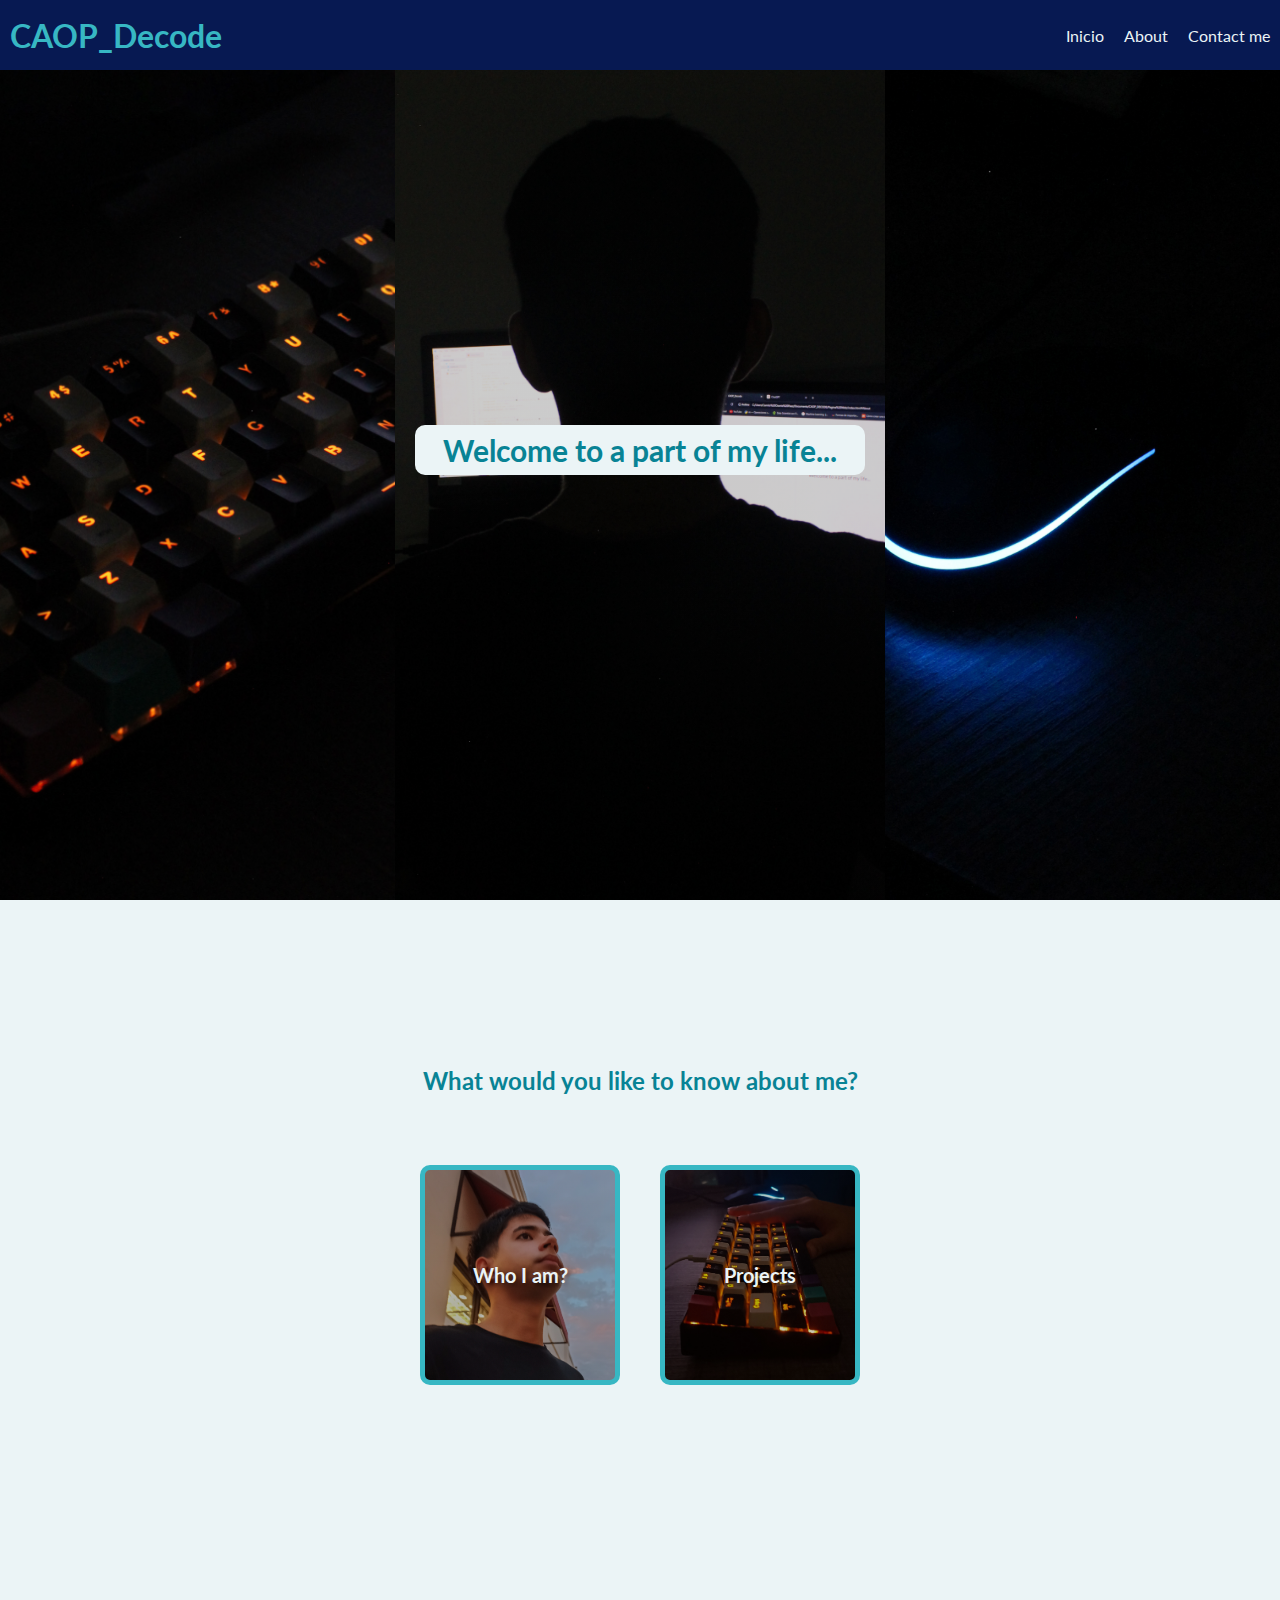
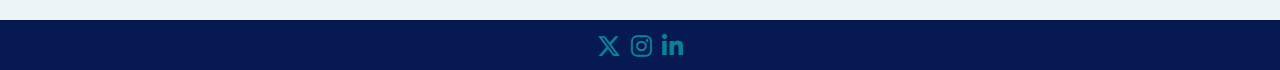
==== CAOP_Decode-Portfolio-Web/index.html @ 895a416c "Web Projects" ====
<!DOCTYPE html>
<html lang="en">
<head>
    <meta charset="UTF-8">
    <meta name="viewport" content="width=device-width, initial-scale=1.0">
    <title>CAOP_Decode</title>
    <link rel="stylesheet" href="Design/index.css">
    <link rel="stylesheet" href="https://cdnjs.cloudflare.com/ajax/libs/font-awesome/6.4.2/css/all.min.css">
    <script src="JS/index.js" defer></script>
</head>
<body>
    <header>
        <h1>CAOP_Decode</h1>
            <nav id="navBar">
                <ul class="bar">
                    <li><a href="#Inicio">Inicio</a></li>
                    <li><a href="#About">About</a></li>
                    <li><a href="#Contact">Contact me</a></li>
                </ul>
            </nav>
    </header>
    <section id="Inicio">
        <div class="columnGrid"></div>
        <div class="columnGrid"><h2>Welcome to a part of my life...</h2></div>
        <div class="columnGrid"></div>
    </section>
    <section id="About">
        <h2>What would you like to know about me?</h2>
        <div class="container">
            <div id="whoButton" class="infoBox">
                <h4>Who I am?</h4>
            </div>

            <div id="projectButton" class="infoBox">
                <h4>Projects</h4>
            </div>
        </div>
    </section>
    <section id="Who">
        <h2>Who I Am?</h2>
        <div class="whoContainer">
        <div class="imgBox">
            <img src="Design/profilePic.jpg" alt="profilePic">
        </div>
        <div class="textBox">
            <p>Lorem ipsum, dolor sit amet consectetur adipisicing elit. Incidunt, <br>ducimus harum modi reprehenderit minima a totam <br> veritatis temporibus autem tenetur eaque? Molestiae nulla quaerat <br> facilis ad doloremque, numquam eos maiores.</p>
        </div>
    </div>
    <div class="closeButton">
        <i id="close" class="fa-brands fa-x"></i>
    </div>
    </section>
    <section id="Projects">
        <h2>Projects</h2>
        <div class="projectContainer">
            <table>
                <tr>
                    <th>Development</th>
                    <th>Personal</th>
                    <th>Clients</th>
                </tr>
                <tr>
                    <td id="webButton">Web</td>
                    <td id="socialButton">Social Media</td>
                    <td id="starButton">Star Asegurados</td>
                </tr>
                <tr>
                    <td id="javaButton">Java</td>
                    <td id="dataButton">Data Analysis</td>
                    
                </tr>
                <tr>
                    <td id="mAppsButton">Apps</td>
                    <td id="designButton">Design</td>
                </tr>
                <tr>
                    <td id="cppButton">C++</td>
                </tr>
            </table>
        </div>
    <div class="closeButton">
        <i id="closePro" class="fa-brands fa-x"></i>
    </div>
    </section>
    <footer>
        <ul class="social-icons">
            <li><a href="https://www.x.com/caop_decode" target="_blank"><i class="fa-brands fa-x-twitter"></i></a></li>
            <li><a href="https://www.instagram.com/caop_decode" target="_blank"><i class="fab fa-instagram"></i></a></li>
            <li><a href="https://www.linkedin.com/in/camilo-osorio-p%C3%A1ez-700192289/" target="_blank"><i class="fab fa-linkedin-in"></i></a></li>
        </ul>
    </footer>
</body>
</html>
---- CAOP_Decode-Portfolio-Web/Design/index.css ----
@import url('https://fonts.googleapis.com/css2?family=Lato:ital,wght@0,100;0,300;0,400;0,700;0,900;1,100;1,300;1,400;1,700;1,900&display=swap');

*{
    margin: 0;
    box-sizing: border-box;
    padding: 0;
    font-family: Lato;
}

:root{
    --darkBlue-color: #071952;
    --darkLightBlue-color: #088395;
    --white-color: #EBF4F6;
    --light-blue-color: #37B7C3;
}

a{
    text-decoration: none;
    color: var(--white-color);
}

a:hover{
    color: var(--light-blue-color);
    transition: 0.5s;
}

header{
    display: flex;
    flex-direction: row;
    align-items: center;
    justify-content: space-between;
    position: fixed;
    width: 100%;
    height: 70px;
    background-color: var(--darkBlue-color);
}

header h1{
    margin: 10px;
    color: var(--light-blue-color);
}

header h1:hover{
    color: rgb(58, 241, 241);
}

#navBar .bar{
    display: flex;
    flex-direction: row;
    align-items: center;
    justify-content: center;
    list-style: none;
}

#navBar .bar li{
    margin: 10px;
    
}

#Inicio{
    display: grid;
    grid-template-columns: repeat(3, 1fr);
    width: 100%;
    height: 100vh;
    background-color: var(--white-color);
}

#Inicio .columnGrid{
    display: flex;
    justify-content: center;
    align-items: center;
    padding: 20px;
    text-align: center;
}

#Inicio .columnGrid:nth-child(1) {
    background: url('InicioGrid/Column1.jpg');
    background-size: cover;
    background-position: center center;
    background-repeat: no repeat;
}

#Inicio .columnGrid:nth-child(2) {
    background: linear-gradient(rgba(0,0,0,0.2), rgba(0,0,0,0.2)), url('InicioGrid/Column2.jpg');
    background-size: cover;
    background-position: center center;
    background-repeat: no repeat;
}

#Inicio .columnGrid:nth-child(3) {
    background: url('InicioGrid/Column3.jpg');
    background-size: cover;
    background-position: center center;
    background-repeat: no repeat;
}

#Inicio h2{
    display: flex;
    align-items: center;
    justify-content: center;
    color: var(--darkLightBlue-color);
    font-weight: bold;
    font-size: 30px;
    background-color: var(--white-color);
    width: 450px;
    height: 50px;
    border-radius: 10px;
}

#About{
    display: flex;
    flex-direction: column;
    align-items: center;
    justify-content: center;
    width: 100%;
    height: 80vh;
    background-color: var(--white-color);
}

#About h2{
    position: relative;
    top: 70px;
    color: var(--darkLightBlue-color);
}

#About .container{
    display: flex;
    flex-direction: row;
    align-items: center;
    justify-content: center;
    width: 100%;
    height: 500px;
}

#About .container .infoBox{
    display: flex;
    align-items: center;
    justify-content: center;
    text-align: center;
    width: 200px;
    height: 220px;
    border: 5px solid var(--light-blue-color);
    border-radius: 10px;
    margin: 20px;
}

#About .container .infoBox h4{
    position: absolute;
    color: var(--white-color);
    font-size: 20px;
    text-shadow: 2px 2px 4px rgba(0, 0, 0, 0.5);
}

.infoBox:nth-child(1){
    background-image: linear-gradient(rgba(0,0,0,0.2), rgba(0,0,0,0.2)), url(profilePic.jpg);
    background-position: center center;
    background-repeat: no-repeat;
    background-size: cover;
    transition: 0.5s;
}

.infoBox:nth-child(1):hover{
    background-image: url(profilePic.jpg);
    background-position: center center;
    background-repeat: no-repeat;
    background-size: cover;
    cursor: pointer;
    transform: translateY(-20px);
    transition: 0.5s;
}

.infoBox:nth-child(2){
    background-image: linear-gradient(rgba(0,0,0,0.2), rgba(0,0,0,0.2)), url(Projects.jpg);
    background-position: center center;
    background-repeat: no-repeat;
    background-size: cover;
    transition: 0.5s;
}

.infoBox:nth-child(2):hover{
    background-image: url(Projects.jpg);
    background-position: center center;
    background-repeat: no-repeat;
    background-size: cover;
    cursor: pointer;
    transform: translateY(-20px);
    transition: 0.5s;
}

footer{
    display: flex;
    flex-direction: row;
    align-items: center;
    justify-content: center;
    width: 100%;
    height: 50px;
    background-color: var(--darkBlue-color);
}

.social-icons {
    list-style: none;
    display: flex;
    gap: 10px;
}

.social-icons li {
    display: inline;
}

.social-icons a {
    text-decoration: none;
    color: var(--darkLightBlue-color);/* Cambia el color según sea necesario */
    font-size: 24px; /* Ajusta el tamaño de los iconos */
}

.social-icons a:hover{
    color: var(--light-blue-color);
}

/* Paginas */

#Who{
    position: fixed; /* Cambia a 'fixed' para que se mantenga en su lugar al hacer scroll */
    top: 50%; /* Centra verticalmente */
    left: 50%; /* Centra horizontalmente */
    transform: translate(-50%, -50%); /* Ajusta la posición para que quede centrado */
    display: none;
    flex-direction: column;
    align-items: center;
    justify-content: center;
    text-align: center;
    width: 80%;
    height: 70vh;
    background-color: var(--darkBlue-color);
    z-index: 1000; /* Asegura que el elemento se superponga sobre otros */
    border-radius: 8px; /* Opcional: agrega bordes redondeados */
    box-shadow: 0 0 10px rgba(0, 0, 0, 0.5); /* Opcional: agrega una sombra */
    color: var(--light-blue-color);
    border: 10px solid var(--darkLightBlue-color);
}

#Who .closeButton{
    display: flex;
    position: relative;
    top: 50px;
    right: 20px;
    justify-content: flex-end;
    width: 100%;
}

#Who .closeButton #close{
    font-size: 18px;
    cursor: pointer;
}

#Who .whoContainer{
    display: flex;
    flex-direction: row;
    align-items: center;
    justify-content: center;
    color: var(--white-color);
}

#Who .imgBox{
    width: 250px;
    height: 40vh;
    margin: 0px 20px;
}

#Who .imgBox img{
    width: 250px;
    height: 40vh;
    border-radius: 10px;
}

#Projects{
    position: fixed; /* Cambia a 'fixed' para que se mantenga en su lugar al hacer scroll */
    top: 50%; /* Centra verticalmente */
    left: 50%; /* Centra horizontalmente */
    transform: translate(-50%, -50%); /* Ajusta la posición para que quede centrado */
    display: none;
    flex-direction: column;
    align-items: center;
    justify-content: center;
    text-align: center;
    width: 80%;
    height: 70vh;
    background-color: var(--darkBlue-color);
    z-index: 1000; /* Asegura que el elemento se superponga sobre otros */
    border-radius: 8px; /* Opcional: agrega bordes redondeados */
    box-shadow: 0 0 10px rgba(0, 0, 0, 0.5); /* Opcional: agrega una sombra */
    color: var(--light-blue-color);
    border: 10px solid var(--darkLightBlue-color);
}

#Projects h2{
    font-size: 25px;
    margin-bottom: 20px;
}

#Projects .closeButton{
    display: flex;
    position: relative;
    top: 90px;
    right: 20px;
    justify-content: flex-end;
    width: 100%;
}

#Projects .closeButton #closePro{
    font-size: 18px;
    cursor: pointer;
}

#Projects .projectContainer{
    display: flex;
    flex-direction: row;
    align-items: center;
    justify-content: center;
    color: var(--white-color);
}

#Project .imgBox{
    width: 250px;
    height: 40vh;
    margin: 0px 20px;
}

#Projects .imgBox img{
    width: 250px;
    height: 40vh;
    border-radius: 10px;
}

#Projects .projectContainer table{
    width: 700px;
}

#Projects .projectContainer table th{
    font-size: 20px;
}

#Projects .projectContainer table td{
    border: 1px solid var(--light-blue-color);
    padding: 10px;
    border-radius: 10px;
}

#Projects .projectContainer table td:hover{
    background-color: var(--light-blue-color);
    cursor: pointer;
}
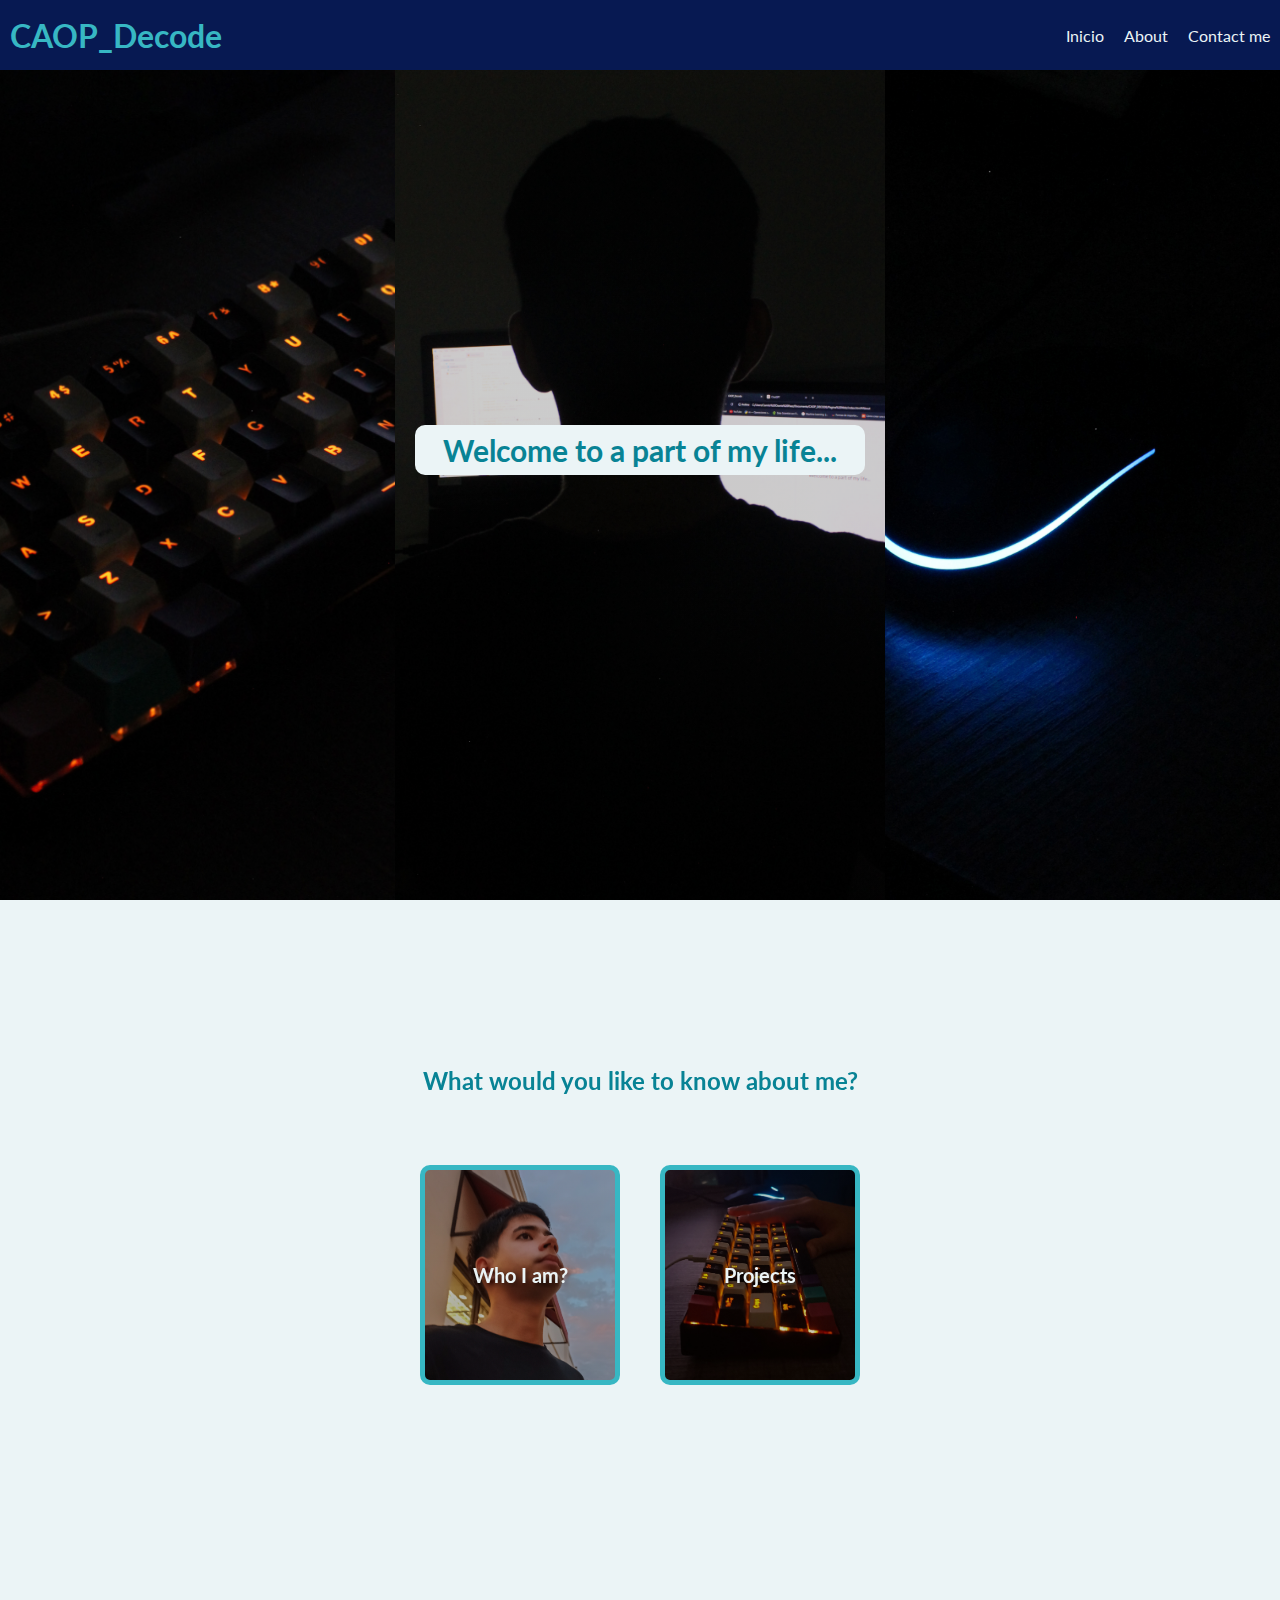
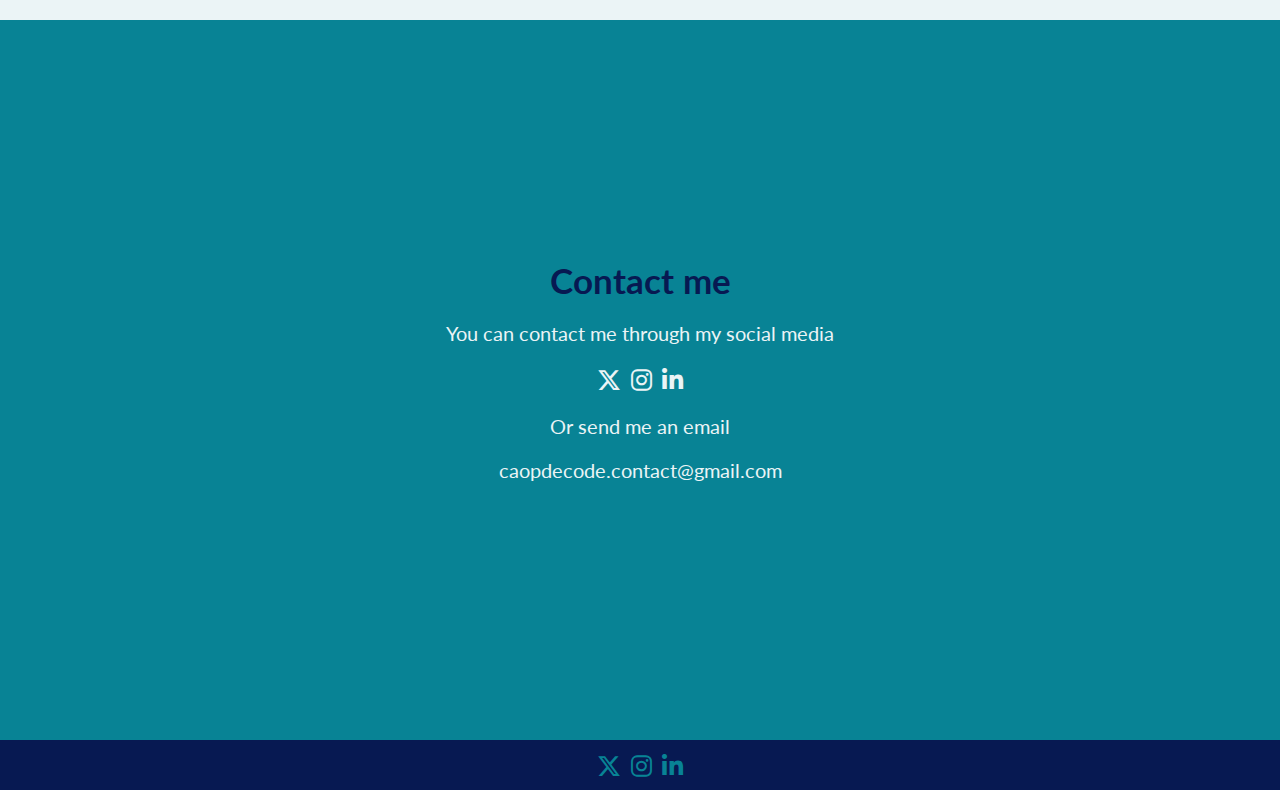
==== commit 95f6caba: "Web Projects" ====
--- a/CAOP_Decode-Portfolio-Web/index.html
+++ b/CAOP_Decode-Portfolio-Web/index.html
@@ -82,6 +82,23 @@
         <i id="closePro" class="fa-brands fa-x"></i>
     </div>
     </section>
+    <section id="Contact">
+        <h2>Contact me</h2>
+        <div class="content">
+            <p>You can contact me through my social media</p>
+            <div class="social">
+                <ul class="social-icons">
+                    <li><a href="https://www.x.com/caop_decode" target="_blank"><i class="fa-brands fa-x-twitter"></i></a></li>
+                    <li><a href="https://www.instagram.com/caop_decode" target="_blank"><i class="fab fa-instagram"></i></a></li>
+                    <li><a href="https://www.linkedin.com/in/camilo-osorio-p%C3%A1ez-700192289/" target="_blank"><i class="fab fa-linkedin-in"></i></a></li>
+                </ul>
+            </div>
+            <p>Or send me an email</p>
+            <div class="email">
+                <a href="mailto:caopdecode.contact@gmail.com">caopdecode.contact@gmail.com</a>
+            </div>
+        </div>
+    </section>
     <footer>
         <ul class="social-icons">
             <li><a href="https://www.x.com/caop_decode" target="_blank"><i class="fa-brands fa-x-twitter"></i></a></li>
--- a/CAOP_Decode-Portfolio-Web/Design/index.css
+++ b/CAOP_Decode-Portfolio-Web/Design/index.css
@@ -215,6 +215,56 @@
 
 .social-icons a:hover{
     color: var(--light-blue-color);
+}
+
+#Contact{
+    display: flex;
+    flex-direction: column;
+    justify-content: center;
+    align-items: center;
+    width: 100%;
+    height: 80vh;
+    text-align: center;
+    font-size: 20px;
+    background-color: var(--darkLightBlue-color);
+    color: var(--white-color);
+}
+
+#Contact .social{
+    display: flex;
+    justify-content: center;
+    align-items: center;
+    margin: 20px 0px;
+}
+
+#Contact .email{
+    margin: 20px 0px;
+    color: var(--white-color);
+}
+
+#Contact .email a{
+    margin: 20px 0px;
+    color: var(--white-color);
+    transition: 0.5s;
+}
+
+#Contact .email a:hover{
+    color: var(--darkBlue-color);
+    transition: 0.5s;
+}
+
+#Contact h2{
+    color: var(--darkBlue-color);
+    margin-bottom: 20px;
+    font-size: 35px;
+}
+
+#Contact .social .social-icons a{
+    color: var(--white-color);
+}
+
+#Contact .social .social-icons a:hover{
+    color: var(--darkBlue-color);
 }
 
 /* Paginas */
@@ -344,9 +394,11 @@
     border: 1px solid var(--light-blue-color);
     padding: 10px;
     border-radius: 10px;
+    transition: 0.5s;
 }
 
 #Projects .projectContainer table td:hover{
     background-color: var(--light-blue-color);
     cursor: pointer;
+    transition: 0.5s;
 }